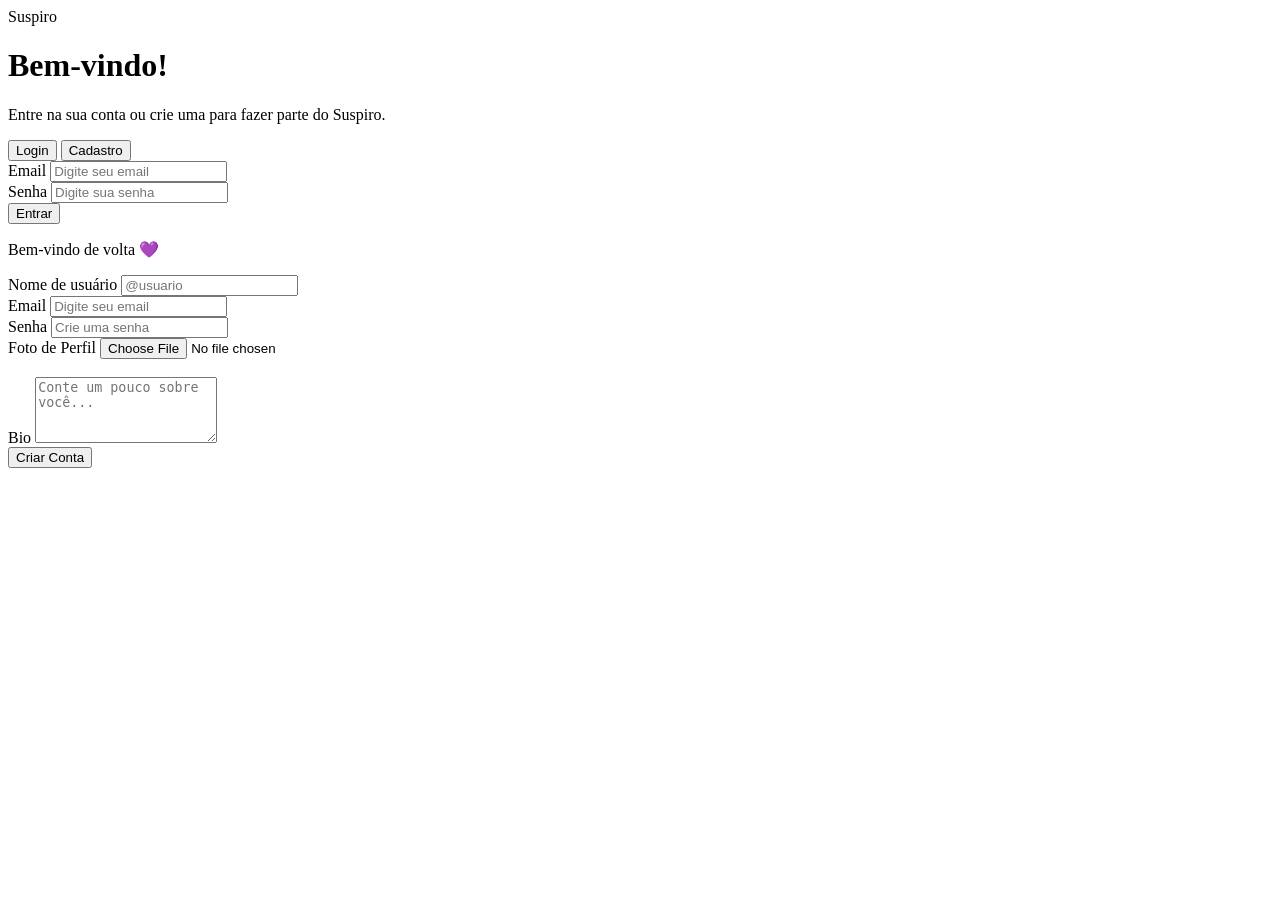
==== login.html @ 56882141 "Rename login e cadastro.html to login.html" ====
<!DOCTYPE html>
<html lang="pt-BR">

<head>

    <meta charset="UTF-8">
    <meta name="viewport" content="width=device-width, initial-scale=1.0">

    <title>Suspiro | Entrar</title>

    <link rel="stylesheet" href="css/login.css">

    <link rel="preconnect" href="https://fonts.googleapis.com">

    <link rel="preconnect" href="https://fonts.gstatic.com" crossorigin>

    <link href="https://fonts.googleapis.com/css2?family=Poppins:wght@300;400;500;600;700&display=swap" rel="stylesheet">

</head>

<body>

<div class="background-circle circle1"></div>
<div class="background-circle circle2"></div>

<div class="container">

    <div class="card">

        <div class="logo">

            Suspiro

        </div>

        <div class="header">

            <h1>

                Bem-vindo!

            </h1>

            <p>

                Entre na sua conta ou crie uma para fazer parte do Suspiro.

            </p>

        </div>

        <div class="tabs">

            <button class="tab-btn active" onclick="switchTab('login')">

                Login

            </button>

            <button class="tab-btn" onclick="switchTab('register')">

                Cadastro

            </button>

        </div>

        <div class="forms">

            <!-- LOGIN -->

            <form id="loginForm" class="form active">

                <div class="form-group">

                    <label>Email</label>

                    <input
                        type="email"
                        id="loginEmail"
                        placeholder="Digite seu email"
                        required>

                </div>

                <div class="form-group">

                    <label>Senha</label>

                    <input
                        type="password"
                        id="loginSenha"
                        placeholder="Digite sua senha"
                        required>

                </div>

                <button class="btn" type="submit">

                    Entrar

                </button>

                <p class="footer-text">

                    Bem-vindo de volta 💜

                </p>

            </form>





            <!-- CADASTRO -->

            <form id="registerForm" class="form">

                <div class="form-group">

                    <label>Nome de usuário</label>

                    <input
                        type="text"
                        id="username"
                        placeholder="@usuario"
                        required>

                </div>

                <div class="form-group">

                    <label>Email</label>

                    <input
                        type="email"
                        id="email"
                        placeholder="Digite seu email"
                        required>

                </div>

                <div class="form-group">

                    <label>Senha</label>

                    <input
                        type="password"
                        id="senha"
                        placeholder="Crie uma senha"
                        required>

                </div>

                <div class="form-group">

                    <label>Foto de Perfil</label>

                    <input
                        type="file"
                        id="foto"
                        accept="image/*">

                </div>

                <div class="preview">

                    <img id="previewImg" src="" alt="">

                </div>

                <div class="form-group">

                    <label>Bio</label>

                    <textarea
                        id="bio"
                        rows="4"
                        placeholder="Conte um pouco sobre você..."></textarea>

                </div>

                <button class="btn" type="submit">

                    Criar Conta

                </button>

                <p id="mensagemCadastro"></p>

            </form>

        </div>

    </div>

</div>

<script src="js/login.js"></script>

</body>

</html>
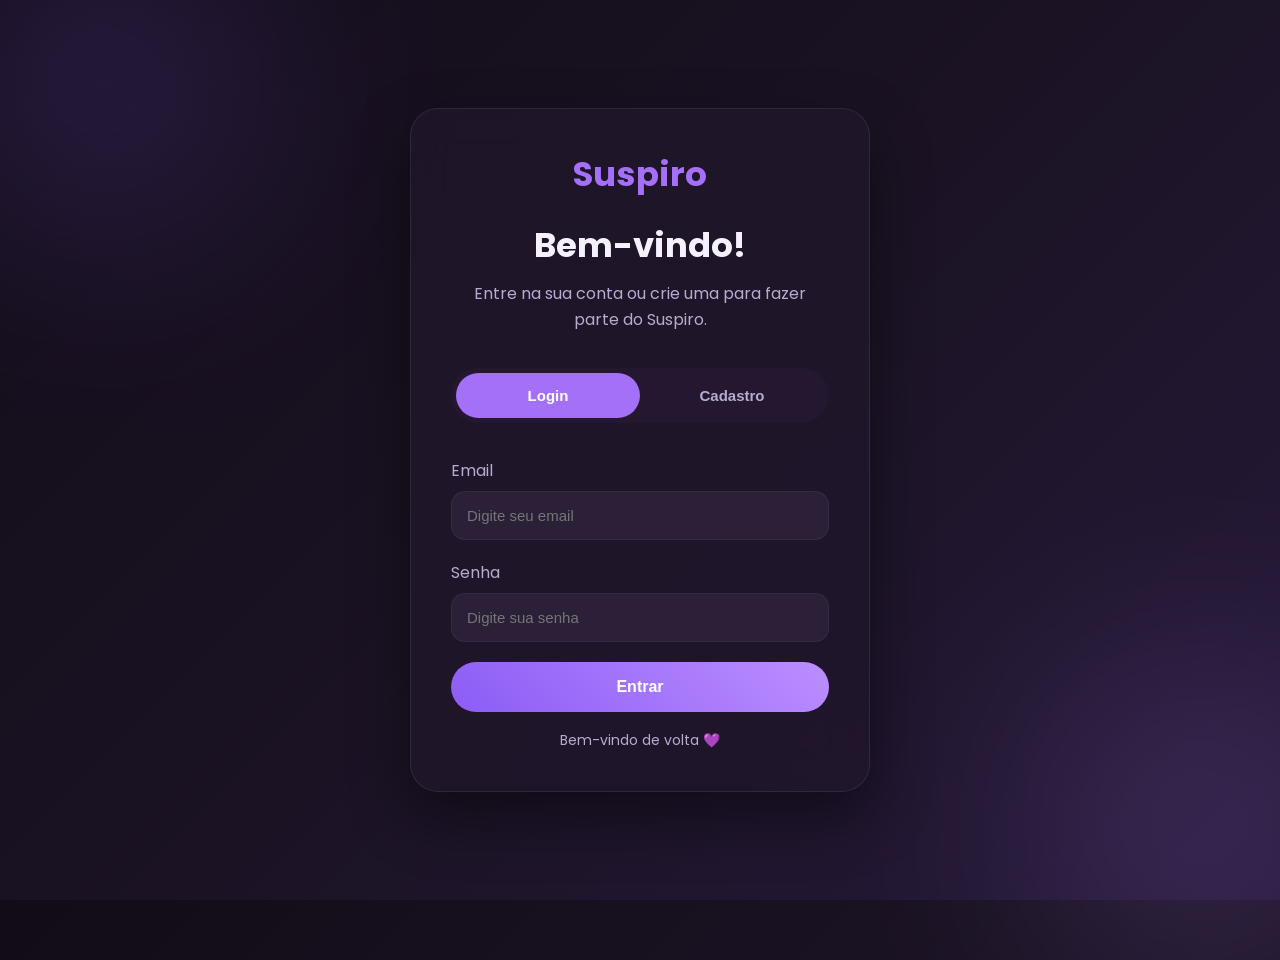
==== commit 38919715: "Update login.html" ====
--- a/login.html
+++ b/login.html
@@ -8,7 +8,7 @@
 
     <title>Suspiro | Entrar</title>
 
-    <link rel="stylesheet" href="css/login.css">
+    <link rel="stylesheet" href="login.css">
 
     <link rel="preconnect" href="https://fonts.googleapis.com">
 
@@ -197,7 +197,7 @@
 
 </div>
 
-<script src="js/login.js"></script>
+<script src="login.js"></script>
 
 </body>
 
--- a/login.css
+++ b/login.css
@@ -0,0 +1,404 @@
+/* ===========================
+RESET
+=========================== */
+
+*{
+    margin:0;
+    padding:0;
+    box-sizing:border-box;
+}
+
+:root{
+
+    --bg:#120c17;
+    --bg2:#1b1324;
+    --card:rgba(32,22,43,.88);
+
+    --roxo:#A370F7;
+    --roxo2:#BB8EFF;
+
+    --texto:#F6F1FF;
+    --texto2:#B8ABD0;
+
+    --input:#2b2038;
+
+}
+
+body{
+
+    font-family:'Poppins',sans-serif;
+
+    background:linear-gradient(135deg,#120c17,#1b1324,#26193a);
+
+    min-height:100vh;
+
+    display:flex;
+
+    justify-content:center;
+
+    align-items:center;
+
+    overflow:hidden;
+
+    color:var(--texto);
+
+}
+
+/* ===========================
+BOLHAS
+=========================== */
+
+.background-circle{
+
+    position:absolute;
+
+    border-radius:50%;
+
+    filter:blur(120px);
+
+    opacity:.22;
+
+}
+
+.circle1{
+
+    width:320px;
+    height:320px;
+
+    background:#8b5cf6;
+
+    top:-80px;
+    left:-60px;
+
+}
+
+.circle2{
+
+    width:280px;
+    height:280px;
+
+    background:#b989ff;
+
+    right:-60px;
+    bottom:-60px;
+
+}
+
+/* ===========================
+CARD
+=========================== */
+
+.container{
+
+    width:100%;
+
+    display:flex;
+
+    justify-content:center;
+
+    align-items:center;
+
+    padding:30px;
+
+}
+
+.card{
+
+    width:460px;
+
+    background:var(--card);
+
+    backdrop-filter:blur(20px);
+
+    border:1px solid rgba(255,255,255,.08);
+
+    border-radius:28px;
+
+    padding:40px;
+
+    box-shadow:0 25px 60px rgba(0,0,0,.45);
+
+}
+
+.logo{
+
+    text-align:center;
+
+    font-size:34px;
+
+    font-weight:700;
+
+    color:var(--roxo);
+
+    margin-bottom:20px;
+
+}
+
+.header{
+
+    text-align:center;
+
+    margin-bottom:35px;
+
+}
+
+.header h1{
+
+    font-size:34px;
+
+    margin-bottom:10px;
+
+}
+
+.header p{
+
+    color:var(--texto2);
+
+    line-height:1.6;
+
+}
+
+/* ===========================
+ABAS
+=========================== */
+
+.tabs{
+
+    display:flex;
+
+    background:#23182f;
+
+    border-radius:50px;
+
+    padding:5px;
+
+    margin-bottom:35px;
+
+}
+
+.tab-btn{
+
+    flex:1;
+
+    border:none;
+
+    background:none;
+
+    color:var(--texto2);
+
+    padding:14px;
+
+    cursor:pointer;
+
+    border-radius:50px;
+
+    transition:.35s;
+
+    font-size:15px;
+
+    font-weight:600;
+
+}
+
+.tab-btn.active{
+
+    background:var(--roxo);
+
+    color:white;
+
+}
+/* ===========================
+FORMULÁRIOS
+=========================== */
+
+.form{
+
+    display:none;
+
+}
+
+.form.active{
+
+    display:block;
+
+    animation:fade .45s;
+
+}
+
+.form-group{
+
+    margin-bottom:20px;
+
+}
+
+.form-group label{
+
+    display:block;
+
+    margin-bottom:8px;
+
+    color:var(--texto2);
+
+}
+
+.form-group input,
+.form-group textarea{
+
+    width:100%;
+
+    background:var(--input);
+
+    border:1px solid rgba(255,255,255,.05);
+
+    color:white;
+
+    padding:15px;
+
+    border-radius:14px;
+
+    outline:none;
+
+    transition:.3s;
+
+    font-size:15px;
+
+}
+
+.form-group textarea{
+
+    resize:none;
+
+}
+
+.form-group input:focus,
+.form-group textarea:focus{
+
+    border-color:var(--roxo);
+
+    box-shadow:0 0 20px rgba(163,112,247,.25);
+
+}
+
+.btn{
+
+    width:100%;
+
+    padding:16px;
+
+    border:none;
+
+    background:linear-gradient(45deg,#8c5cf6,#bb8eff);
+
+    color:white;
+
+    border-radius:40px;
+
+    cursor:pointer;
+
+    font-size:16px;
+
+    font-weight:600;
+
+    transition:.35s;
+
+}
+
+.btn:hover{
+
+    transform:translateY(-4px);
+
+    box-shadow:0 15px 30px rgba(163,112,247,.35);
+
+}
+
+.footer-text{
+
+    margin-top:18px;
+
+    text-align:center;
+
+    color:var(--texto2);
+
+    font-size:14px;
+
+}
+
+#mensagemCadastro{
+
+    text-align:center;
+
+    margin-top:20px;
+
+    color:#8cffb2;
+
+}
+
+.preview{
+
+    display:flex;
+
+    justify-content:center;
+
+    margin-bottom:20px;
+
+}
+
+.preview img{
+
+    width:90px;
+
+    height:90px;
+
+    border-radius:50%;
+
+    object-fit:cover;
+
+    display:none;
+
+    border:3px solid var(--roxo);
+
+}
+
+/* ===========================
+ANIMAÇÕES
+=========================== */
+
+@keyframes fade{
+
+    from{
+
+        opacity:0;
+        transform:translateY(20px);
+
+    }
+
+    to{
+
+        opacity:1;
+        transform:translateY(0);
+
+    }
+
+}
+
+/* ===========================
+RESPONSIVO
+=========================== */
+
+@media(max-width:600px){
+
+.card{
+
+    width:100%;
+
+    padding:30px;
+
+}
+
+.header h1{
+
+    font-size:28px;
+
+}
+
+}
